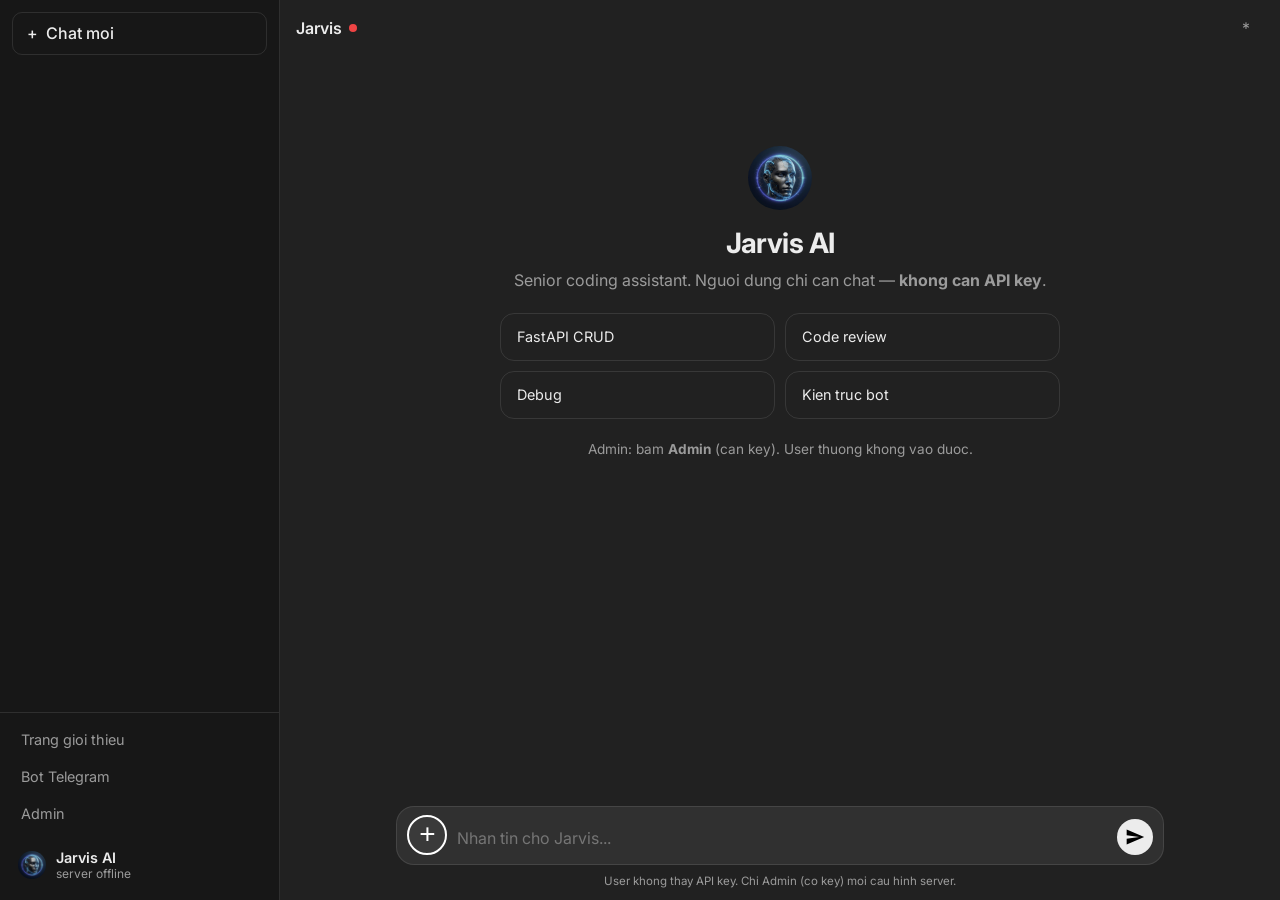
==== docs/index.html @ 95d031c3 "Admin-only settings tab; users chat via backend without API keys" ====
<!DOCTYPE html>
<html lang="vi">
<head>
  <meta charset="UTF-8" />
  <meta name="viewport" content="width=device-width, initial-scale=1, viewport-fit=cover" />
  <title>Jarvis AI - Chat</title>
  <meta name="description" content="Jarvis AI coding chat" />
  <meta name="theme-color" content="#212121" />
  <script>
    (function () {
      var p = location.pathname;
      if (p.length > 1 && !p.endsWith("/") && !/\.html?$/i.test(p)) {
        location.replace(p + "/" + location.search + location.hash);
      }
    })();
  </script>
  <link rel="icon" href="assets/icon.jpg" type="image/jpeg" />
  <link rel="preconnect" href="https://fonts.googleapis.com" />
  <link rel="preconnect" href="https://fonts.gstatic.com" crossorigin />
  <link href="https://fonts.googleapis.com/css2?family=Inter:wght@400;500;600;700&family=JetBrains+Mono:wght@400;500&display=swap" rel="stylesheet" />
  <link rel="stylesheet" href="chat.css?v=6" />
</head>
<body>
  <div class="app" id="app">
    <aside class="sidebar" id="sidebar">
      <div class="sidebar-top">
        <button type="button" class="btn new-chat" id="btnNew" title="Chat moi">
          <span class="ico">+</span> Chat moi
        </button>
        <button type="button" class="icon-btn mobile-only" id="btnCloseSidebar" aria-label="Dong">X</button>
      </div>

      <div class="history" id="history" aria-label="Lich su"></div>

      <div class="sidebar-bottom">
        <a class="side-link" href="landing.html">Trang gioi thieu</a>
        <a class="side-link" id="tgLink" href="https://t.me/grokapiai_bot" target="_blank" rel="noopener">Bot Telegram</a>
        <button type="button" class="side-link as-btn" id="btnAdmin">Admin</button>
        <div class="user-chip">
          <img src="assets/bot-avatar.jpg" alt="" width="28" height="28" />
          <div>
            <div class="user-name" id="appNameLabel">Jarvis AI</div>
            <div class="user-sub" id="modelChip">coder mode</div>
          </div>
        </div>
      </div>
    </aside>

    <div class="sidebar-backdrop" id="backdrop" hidden></div>

    <main class="main">
      <header class="topbar">
        <button type="button" class="icon-btn mobile-only" id="btnOpenSidebar" aria-label="Menu">=</button>
        <div class="topbar-title">
          <span id="chatTitle">Jarvis</span>
          <span class="dot" id="statusDot" title="Trang thai"></span>
        </div>
        <button type="button" class="icon-btn" id="btnAdminTop" title="Admin">*</button>
      </header>

      <section class="messages" id="messages" aria-live="polite">
        <div class="welcome" id="welcome">
          <img class="welcome-avatar" src="assets/bot-avatar.jpg" alt="Jarvis" />
          <h1>Jarvis AI</h1>
          <p>Senior coding assistant. Nguoi dung chi can chat — <strong>khong can API key</strong>.</p>
          <div class="suggestions">
            <button type="button" data-q="Viet API FastAPI CRUD user (SQLAlchemy + Pydantic), co error handling">FastAPI CRUD</button>
            <button type="button" data-q="Review code Python ve bug va security (toi se paste code)">Code review</button>
            <button type="button" data-q="Giai thich traceback va dua patch (toi se paste log)">Debug</button>
            <button type="button" data-q="Thiet ke kien truc bot Telegram SaaS multi-user">Kien truc bot</button>
          </div>
          <p class="hint">Admin: bam <strong>Admin</strong> (can key). User thuong khong vao duoc.</p>
        </div>
      </section>

      <div class="composer-wrap">
        <div class="attach-preview" id="attachPreview" hidden></div>
        <form class="composer" id="form">
          <input type="file" id="fileImage" accept="image/*" multiple hidden />
          <div class="plus-wrap" id="plusWrap">
            <button type="button" class="plus-btn" id="btnPlus" title="Anh tu may" aria-label="Them anh">
              <span class="plus-glyph">+</span>
            </button>
          </div>
          <textarea id="input" rows="1" placeholder="Nhan tin cho Jarvis..." autocomplete="off" enterkeyhint="send"></textarea>
          <button type="submit" id="btnSend" aria-label="Gui" title="Gui">
            <svg width="20" height="20" viewBox="0 0 24 24" fill="currentColor"><path d="M2.01 21L23 12 2.01 3 2 10l15 2-15 2z"/></svg>
          </button>
        </form>
        <p class="disclaimer">User khong thay API key. Chi Admin (co key) moi cau hinh server.</p>
      </div>
    </main>
  </div>

  <!-- Admin login (locked) -->
  <dialog class="modal" id="adminLoginModal">
    <form method="dialog" class="modal-card" id="adminLoginForm">
      <header>
        <h2>Admin</h2>
        <button type="submit" class="icon-btn" value="cancel" aria-label="Dong">X</button>
      </header>
      <p class="modal-note">Chi chu so huu. Can <code>WEB_ADMIN_KEY</code> tren server. User thuong khong vao duoc.</p>
      <label>
        Admin key
        <input type="password" id="adminKeyInput" placeholder="WEB_ADMIN_KEY" autocomplete="off" />
      </label>
      <footer class="modal-actions">
        <button type="button" class="btn primary" id="btnAdminLogin">Dang nhap</button>
      </footer>
      <p class="test-out" id="adminLoginOut" hidden></p>
    </form>
  </dialog>

  <!-- Admin panel (after login) -->
  <dialog class="modal" id="adminPanelModal">
    <form method="dialog" class="modal-card">
      <header>
        <h2>Admin panel</h2>
        <button type="submit" class="icon-btn" value="cancel" aria-label="Dong">X</button>
      </header>
      <p class="modal-note">API key AI nam trong <code>.env</code> server — khong hien cho user.</p>
      <label>
        Backend API URL (server Jarvis web)
        <input type="url" id="adminApiBase" placeholder="http://127.0.0.1:7860" />
      </label>
      <label>
        User access token (neu bat WEB_ACCESS_TOKEN)
        <input type="password" id="adminUserToken" placeholder="de trong neu khong bat" autocomplete="off" />
      </label>
      <div class="admin-status" id="adminStatusBox">...</div>
      <footer class="modal-actions">
        <button type="button" class="btn ghost" id="btnAdminLogout">Dang xuat</button>
        <button type="button" class="btn ghost" id="btnAdminTest">Test server</button>
        <button type="button" class="btn primary" id="btnAdminSave">Luu</button>
      </footer>
      <p class="test-out" id="adminPanelOut" hidden></p>
    </form>
  </dialog>

  <script src="chat.js?v=6"></script>
</body>
</html>
---- docs/chat.css ----
:root {
  --bg: #212121;
  --bg-sidebar: #171717;
  --bg-elev: #2f2f2f;
  --bg-user: #2f2f2f;
  --bg-input: #303030;
  --border: rgba(255, 255, 255, 0.1);
  --text: #ececec;
  --muted: #9b9b9b;
  --accent: #10a37f;
  --accent-hover: #1a7f64;
  --danger: #ef4444;
  --radius: 18px;
  --font: "Inter", system-ui, -apple-system, sans-serif;
  --mono: "JetBrains Mono", ui-monospace, Consolas, monospace;
  --sidebar-w: 280px;
}

* { box-sizing: border-box; }
html, body { height: 100%; }
body {
  margin: 0;
  font-family: var(--font);
  background: var(--bg);
  color: var(--text);
  -webkit-font-smoothing: antialiased;
}

button, input, textarea, select {
  font: inherit;
  color: inherit;
}

.app {
  display: flex;
  height: 100%;
  min-height: 100dvh;
}

/* Sidebar */
.sidebar {
  width: var(--sidebar-w);
  background: var(--bg-sidebar);
  display: flex;
  flex-direction: column;
  border-right: 1px solid var(--border);
  flex-shrink: 0;
}
.sidebar-top {
  display: flex;
  gap: 0.5rem;
  padding: 0.75rem;
  align-items: center;
}
.btn {
  border: 1px solid var(--border);
  background: transparent;
  border-radius: 10px;
  padding: 0.65rem 0.9rem;
  cursor: pointer;
  transition: background 0.15s ease, border-color 0.15s ease;
}
.btn:hover { background: rgba(255, 255, 255, 0.06); }
.btn.primary {
  background: var(--accent);
  border-color: transparent;
  color: #fff;
  font-weight: 600;
}
.btn.primary:hover { background: var(--accent-hover); }
.btn.ghost { background: transparent; }
.btn.new-chat {
  flex: 1;
  display: flex;
  align-items: center;
  gap: 0.5rem;
  justify-content: flex-start;
  background: transparent;
  border: 1px solid var(--border);
  font-weight: 500;
}
.btn.new-chat:hover { background: rgba(255, 255, 255, 0.06); }
.icon-btn {
  width: 36px;
  height: 36px;
  border: none;
  background: transparent;
  border-radius: 8px;
  cursor: pointer;
  color: var(--muted);
}
.icon-btn:hover { background: rgba(255, 255, 255, 0.08); color: var(--text); }

.history {
  flex: 1;
  overflow-y: auto;
  padding: 0.35rem 0.5rem 1rem;
}
.hist-item {
  display: flex;
  align-items: center;
  gap: 0.35rem;
  width: 100%;
  text-align: left;
  border: none;
  background: transparent;
  color: var(--text);
  padding: 0.55rem 0.65rem;
  border-radius: 10px;
  cursor: pointer;
  font-size: 0.9rem;
}
.hist-item:hover { background: rgba(255, 255, 255, 0.06); }
.hist-item.active { background: var(--bg-elev); }
.hist-item .title {
  flex: 1;
  overflow: hidden;
  text-overflow: ellipsis;
  white-space: nowrap;
}
.hist-item .del {
  opacity: 0;
  border: none;
  background: transparent;
  color: var(--muted);
  cursor: pointer;
  padding: 0 0.25rem;
}
.hist-item:hover .del { opacity: 1; }
.hist-item .del:hover { color: var(--danger); }

.sidebar-bottom {
  border-top: 1px solid var(--border);
  padding: 0.65rem;
  display: flex;
  flex-direction: column;
  gap: 0.25rem;
}
.side-link {
  color: var(--muted);
  text-decoration: none;
  padding: 0.5rem 0.65rem;
  border-radius: 8px;
  font-size: 0.9rem;
}
.side-link:hover { background: rgba(255, 255, 255, 0.06); color: var(--text); }
.side-link.as-btn {
  border: none;
  background: transparent;
  text-align: left;
  cursor: pointer;
  width: 100%;
}
.user-chip {
  display: flex;
  align-items: center;
  gap: 0.6rem;
  padding: 0.55rem 0.5rem;
  margin-top: 0.35rem;
}
.user-chip img { border-radius: 50%; object-fit: cover; }
.user-name { font-weight: 600; font-size: 0.9rem; }
.user-sub { font-size: 0.75rem; color: var(--muted); max-width: 180px; overflow: hidden; text-overflow: ellipsis; white-space: nowrap; }

/* Main */
.main {
  flex: 1;
  display: flex;
  flex-direction: column;
  min-width: 0;
  background: var(--bg);
}
.topbar {
  display: flex;
  align-items: center;
  gap: 0.5rem;
  padding: 0.65rem 1rem;
  border-bottom: 1px solid transparent;
}
.topbar-title {
  flex: 1;
  font-weight: 600;
  display: flex;
  align-items: center;
  gap: 0.45rem;
}
.dot {
  width: 8px;
  height: 8px;
  border-radius: 50%;
  background: #666;
}
.dot.ok { background: var(--accent); box-shadow: 0 0 0 3px rgba(16, 163, 127, 0.2); }
.dot.err { background: var(--danger); }

.messages {
  flex: 1;
  overflow-y: auto;
  padding: 1rem 0 2rem;
}
.welcome {
  max-width: 720px;
  margin: 8vh auto 0;
  text-align: center;
  padding: 0 1.25rem;
}
.welcome-avatar {
  width: 64px;
  height: 64px;
  border-radius: 50%;
  object-fit: cover;
  margin-bottom: 0.75rem;
}
.welcome h1 {
  margin: 0 0 0.5rem;
  font-size: 1.75rem;
  letter-spacing: -0.02em;
}
.welcome p {
  color: var(--muted);
  margin: 0 0 1.25rem;
  line-height: 1.55;
}
.welcome .hint {
  margin-top: 1.25rem;
  font-size: 0.85rem;
}
.welcome code, .content code {
  font-family: var(--mono);
  font-size: 0.88em;
  background: rgba(255, 255, 255, 0.08);
  padding: 0.1em 0.35em;
  border-radius: 5px;
}
.suggestions {
  display: grid;
  grid-template-columns: 1fr 1fr;
  gap: 0.6rem;
  max-width: 560px;
  margin: 0 auto;
}
.suggestions button {
  text-align: left;
  background: transparent;
  border: 1px solid var(--border);
  border-radius: 14px;
  padding: 0.85rem 1rem;
  cursor: pointer;
  color: var(--text);
  font-size: 0.9rem;
  line-height: 1.35;
}
.suggestions button:hover {
  background: rgba(255, 255, 255, 0.05);
  border-color: rgba(255, 255, 255, 0.18);
}

.msg {
  display: flex;
  gap: 1rem;
  max-width: 800px;
  margin: 0 auto;
  padding: 1.1rem 1.25rem;
}
.msg + .msg { border-top: 1px solid transparent; }
.msg .avatar {
  width: 32px;
  height: 32px;
  border-radius: 50%;
  flex-shrink: 0;
  display: grid;
  place-items: center;
  font-size: 0.75rem;
  font-weight: 700;
  background: var(--bg-elev);
}
.msg.user .avatar { background: #5436da; }
.msg.assistant .avatar {
  background: var(--accent);
  background-image: url("assets/bot-avatar.jpg");
  background-size: cover;
  color: transparent;
}
.msg .body { flex: 1; min-width: 0; }
.msg .role {
  font-size: 0.85rem;
  font-weight: 600;
  margin-bottom: 0.35rem;
}
.msg .content {
  line-height: 1.65;
  font-size: 0.98rem;
  word-wrap: break-word;
}
.msg .content p { margin: 0 0 0.75rem; }
.msg .content p:last-child { margin-bottom: 0; }
.msg .content pre {
  background: #0d0d0d;
  border: 1px solid var(--border);
  border-radius: 10px;
  padding: 0.85rem 1rem;
  overflow-x: auto;
  font-family: var(--mono);
  font-size: 0.85rem;
  margin: 0.6rem 0;
}
.msg .content pre code {
  background: none;
  padding: 0;
  font-size: inherit;
}
.msg.typing .content::after {
  content: "●";
  animation: blink 1s infinite;
  color: var(--muted);
  margin-left: 2px;
}
@keyframes blink {
  0%, 100% { opacity: 0.2; }
  50% { opacity: 1; }
}

.composer-wrap {
  padding: 0 1rem 0.75rem;
  max-width: 800px;
  width: 100%;
  margin: 0 auto;
}
.attach-preview {
  display: flex;
  flex-wrap: wrap;
  gap: 0.5rem;
  margin-bottom: 0.5rem;
  padding: 0 0.25rem;
}
.attach-preview[hidden] { display: none !important; }
.attach-chip {
  position: relative;
  width: 72px;
  height: 72px;
  border-radius: 12px;
  overflow: hidden;
  border: 1px solid var(--border);
  background: #111;
}
.attach-chip img {
  width: 100%;
  height: 100%;
  object-fit: cover;
  display: block;
}
.attach-chip .rm {
  position: absolute;
  top: 2px;
  right: 2px;
  width: 22px;
  height: 22px;
  border: none;
  border-radius: 50%;
  background: rgba(0,0,0,0.7);
  color: #fff;
  cursor: pointer;
  font-size: 12px;
  line-height: 22px;
  padding: 0;
}
.msg-images {
  display: flex;
  flex-wrap: wrap;
  gap: 0.5rem;
  margin-bottom: 0.5rem;
}
.msg-images img {
  max-width: min(280px, 100%);
  max-height: 240px;
  border-radius: 12px;
  border: 1px solid var(--border);
  cursor: pointer;
  object-fit: contain;
  background: #111;
}
.composer {
  display: flex;
  align-items: flex-end;
  gap: 0.35rem;
  background: var(--bg-input);
  border: 1px solid var(--border);
  border-radius: var(--radius);
  padding: 0.55rem 0.65rem;
  box-shadow: 0 0 0 0 transparent;
}
.plus-wrap {
  position: relative;
  flex-shrink: 0;
  align-self: flex-end;
  z-index: 50;
}
.plus-btn {
  width: 40px;
  height: 40px;
  border: 2px solid #ffffff;
  border-radius: 50%;
  background: #3a3a3a;
  color: #ffffff !important;
  cursor: pointer;
  display: flex;
  align-items: center;
  justify-content: center;
  padding: 0;
  margin: 0;
  transition: background 0.15s ease, transform 0.1s ease;
  -webkit-tap-highlight-color: transparent;
  user-select: none;
}
.plus-btn .plus-glyph {
  display: block;
  color: #ffffff !important;
  font-size: 28px;
  font-weight: 400;
  line-height: 1;
  font-family: Arial, Helvetica, sans-serif;
  margin-top: -2px; /* optical center */
}
.plus-btn:hover {
  background: #4a4a4a;
}
.plus-btn:active {
  transform: scale(0.94);
  background: #555;
}
.composer.drag {
  border-color: var(--accent);
  box-shadow: 0 0 0 1px rgba(16, 163, 127, 0.35);
}
.composer:focus-within {
  border-color: rgba(255, 255, 255, 0.2);
}
.composer textarea {
  flex: 1;
  border: none;
  background: transparent;
  resize: none;
  max-height: 180px;
  outline: none;
  line-height: 1.45;
  padding: 0.35rem 0.25rem;
}
.composer button[type="submit"] {
  width: 36px;
  height: 36px;
  border: none;
  border-radius: 50%;
  background: var(--text);
  color: #000;
  cursor: pointer;
  display: grid;
  place-items: center;
  flex-shrink: 0;
}
.composer button[type="submit"]:disabled {
  opacity: 0.35;
  cursor: not-allowed;
}
.composer button[type="submit"]:not(:disabled):hover {
  filter: brightness(0.92);
}
.disclaimer {
  text-align: center;
  font-size: 0.72rem;
  color: var(--muted);
  margin: 0.55rem 0 0;
}

/* Modal */
.modal {
  border: none;
  border-radius: 16px;
  padding: 0;
  background: transparent;
  max-width: 480px;
  width: calc(100% - 2rem);
  color: var(--text);
}
.modal::backdrop {
  background: rgba(0, 0, 0, 0.65);
  backdrop-filter: blur(4px);
}
.modal-card {
  background: #2a2a2a;
  border: 1px solid var(--border);
  border-radius: 16px;
  padding: 1.15rem 1.25rem 1.25rem;
  display: flex;
  flex-direction: column;
  gap: 0.75rem;
}
.modal-card header {
  display: flex;
  align-items: center;
  justify-content: space-between;
}
.modal-card h2 { margin: 0; font-size: 1.15rem; }
.modal-note {
  margin: 0;
  font-size: 0.85rem;
  color: var(--muted);
  line-height: 1.45;
}
.modal-card label {
  display: flex;
  flex-direction: column;
  gap: 0.35rem;
  font-size: 0.85rem;
  color: var(--muted);
}
.modal-card input,
.modal-card select,
.modal-card textarea {
  background: #1e1e1e;
  border: 1px solid var(--border);
  border-radius: 10px;
  padding: 0.6rem 0.75rem;
  outline: none;
  color: var(--text);
}
.modal-card input:focus,
.modal-card select:focus,
.modal-card textarea:focus {
  border-color: var(--accent);
}
.modal-card label.check {
  flex-direction: row;
  align-items: center;
  gap: 0.5rem;
  color: var(--text);
}
.modal-actions {
  display: flex;
  gap: 0.5rem;
  justify-content: flex-end;
  margin-top: 0.25rem;
}
.test-out {
  margin: 0;
  font-size: 0.85rem;
  padding: 0.5rem 0.65rem;
  border-radius: 8px;
  background: rgba(0, 0, 0, 0.25);
}
.test-out.ok { color: var(--accent); }
.test-out.err { color: #fca5a5; }

.mobile-only { display: none; }
.sidebar-backdrop {
  display: none;
  position: fixed;
  inset: 0;
  background: rgba(0, 0, 0, 0.5);
  z-index: 20;
}

@media (max-width: 800px) {
  .mobile-only { display: inline-grid; place-items: center; }
  .sidebar {
    position: fixed;
    inset: 0 auto 0 0;
    z-index: 30;
    transform: translateX(-105%);
    transition: transform 0.2s ease;
  }
  .sidebar.open { transform: translateX(0); }
  .sidebar-backdrop:not([hidden]) { display: block; }
  .suggestions { grid-template-columns: 1fr; }
  .msg { padding: 0.9rem 1rem; gap: 0.75rem; }
}
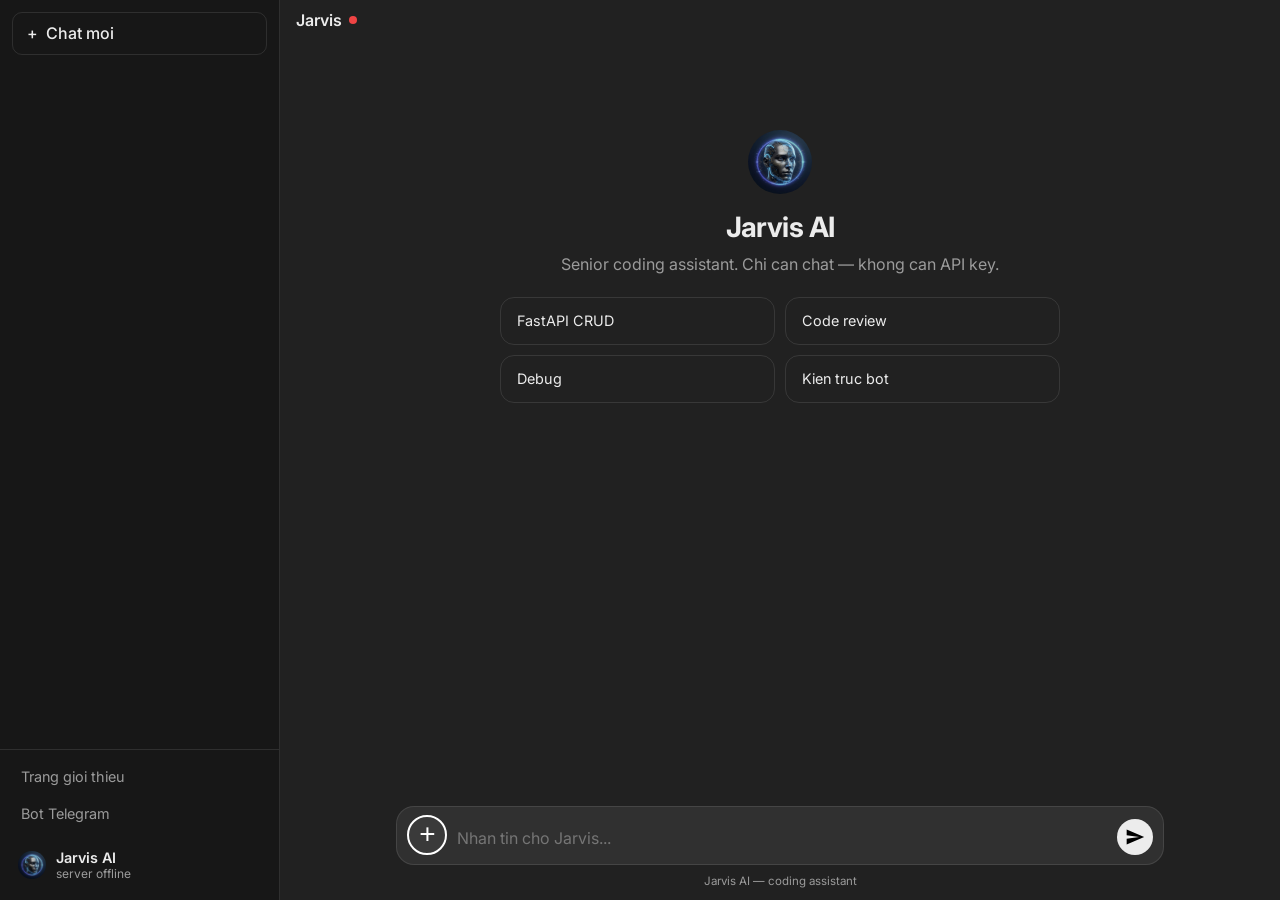
==== commit fa5fe84d: "Persist chat history across tab close" ====
--- a/docs/index.html
+++ b/docs/index.html
@@ -18,7 +18,7 @@
   <link rel="preconnect" href="https://fonts.googleapis.com" />
   <link rel="preconnect" href="https://fonts.gstatic.com" crossorigin />
   <link href="https://fonts.googleapis.com/css2?family=Inter:wght@400;500;600;700&family=JetBrains+Mono:wght@400;500&display=swap" rel="stylesheet" />
-  <link rel="stylesheet" href="chat.css?v=6" />
+  <link rel="stylesheet" href="chat.css?v=10" />
 </head>
 <body>
   <div class="app" id="app">
@@ -35,7 +35,6 @@
       <div class="sidebar-bottom">
         <a class="side-link" href="landing.html">Trang gioi thieu</a>
         <a class="side-link" id="tgLink" href="https://t.me/grokapiai_bot" target="_blank" rel="noopener">Bot Telegram</a>
-        <button type="button" class="side-link as-btn" id="btnAdmin">Admin</button>
         <div class="user-chip">
           <img src="assets/bot-avatar.jpg" alt="" width="28" height="28" />
           <div>
@@ -55,21 +54,19 @@
           <span id="chatTitle">Jarvis</span>
           <span class="dot" id="statusDot" title="Trang thai"></span>
         </div>
-        <button type="button" class="icon-btn" id="btnAdminTop" title="Admin">*</button>
       </header>
 
       <section class="messages" id="messages" aria-live="polite">
         <div class="welcome" id="welcome">
           <img class="welcome-avatar" src="assets/bot-avatar.jpg" alt="Jarvis" />
           <h1>Jarvis AI</h1>
-          <p>Senior coding assistant. Nguoi dung chi can chat — <strong>khong can API key</strong>.</p>
+          <p>Senior coding assistant. Chi can chat — khong can API key.</p>
           <div class="suggestions">
             <button type="button" data-q="Viet API FastAPI CRUD user (SQLAlchemy + Pydantic), co error handling">FastAPI CRUD</button>
             <button type="button" data-q="Review code Python ve bug va security (toi se paste code)">Code review</button>
             <button type="button" data-q="Giai thich traceback va dua patch (toi se paste log)">Debug</button>
             <button type="button" data-q="Thiet ke kien truc bot Telegram SaaS multi-user">Kien truc bot</button>
           </div>
-          <p class="hint">Admin: bam <strong>Admin</strong> (can key). User thuong khong vao duoc.</p>
         </div>
       </section>
 
@@ -87,56 +84,11 @@
             <svg width="20" height="20" viewBox="0 0 24 24" fill="currentColor"><path d="M2.01 21L23 12 2.01 3 2 10l15 2-15 2z"/></svg>
           </button>
         </form>
-        <p class="disclaimer">User khong thay API key. Chi Admin (co key) moi cau hinh server.</p>
+        <p class="disclaimer">Jarvis AI — coding assistant</p>
       </div>
     </main>
   </div>
 
-  <!-- Admin login (locked) -->
-  <dialog class="modal" id="adminLoginModal">
-    <form method="dialog" class="modal-card" id="adminLoginForm">
-      <header>
-        <h2>Admin</h2>
-        <button type="submit" class="icon-btn" value="cancel" aria-label="Dong">X</button>
-      </header>
-      <p class="modal-note">Chi chu so huu. Can <code>WEB_ADMIN_KEY</code> tren server. User thuong khong vao duoc.</p>
-      <label>
-        Admin key
-        <input type="password" id="adminKeyInput" placeholder="WEB_ADMIN_KEY" autocomplete="off" />
-      </label>
-      <footer class="modal-actions">
-        <button type="button" class="btn primary" id="btnAdminLogin">Dang nhap</button>
-      </footer>
-      <p class="test-out" id="adminLoginOut" hidden></p>
-    </form>
-  </dialog>
-
-  <!-- Admin panel (after login) -->
-  <dialog class="modal" id="adminPanelModal">
-    <form method="dialog" class="modal-card">
-      <header>
-        <h2>Admin panel</h2>
-        <button type="submit" class="icon-btn" value="cancel" aria-label="Dong">X</button>
-      </header>
-      <p class="modal-note">API key AI nam trong <code>.env</code> server — khong hien cho user.</p>
-      <label>
-        Backend API URL (server Jarvis web)
-        <input type="url" id="adminApiBase" placeholder="http://127.0.0.1:7860" />
-      </label>
-      <label>
-        User access token (neu bat WEB_ACCESS_TOKEN)
-        <input type="password" id="adminUserToken" placeholder="de trong neu khong bat" autocomplete="off" />
-      </label>
-      <div class="admin-status" id="adminStatusBox">...</div>
-      <footer class="modal-actions">
-        <button type="button" class="btn ghost" id="btnAdminLogout">Dang xuat</button>
-        <button type="button" class="btn ghost" id="btnAdminTest">Test server</button>
-        <button type="button" class="btn primary" id="btnAdminSave">Luu</button>
-      </footer>
-      <p class="test-out" id="adminPanelOut" hidden></p>
-    </form>
-  </dialog>
-
-  <script src="chat.js?v=6"></script>
+  <script src="chat.js?v=10"></script>
 </body>
 </html>
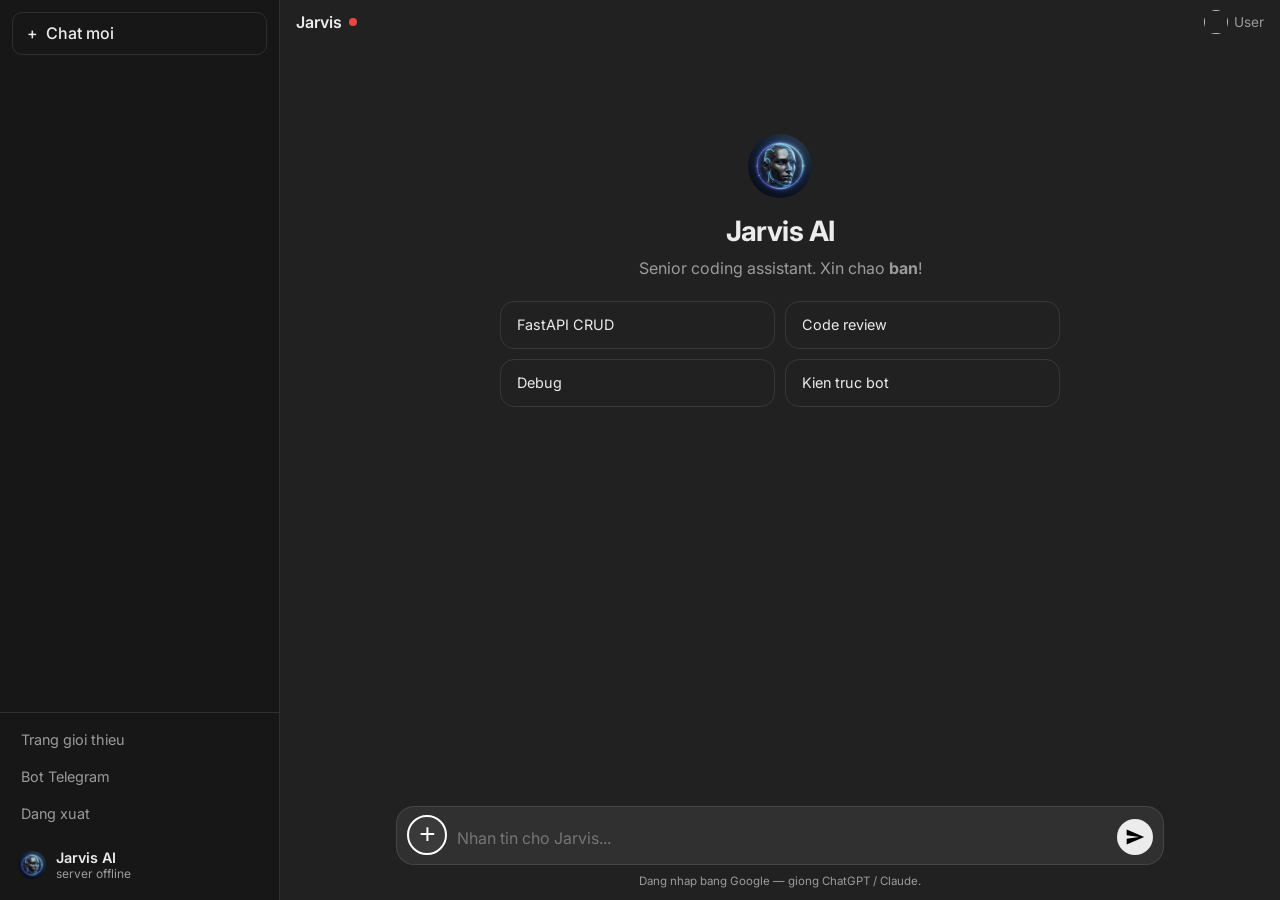
==== commit 50e81f7f: "Add Sign in with Google for web chat" ====
--- a/docs/index.html
+++ b/docs/index.html
@@ -4,7 +4,7 @@
   <meta charset="UTF-8" />
   <meta name="viewport" content="width=device-width, initial-scale=1, viewport-fit=cover" />
   <title>Jarvis AI - Chat</title>
-  <meta name="description" content="Jarvis AI coding chat" />
+  <meta name="description" content="Jarvis AI coding chat - Sign in with Google" />
   <meta name="theme-color" content="#212121" />
   <script>
     (function () {
@@ -18,10 +18,24 @@
   <link rel="preconnect" href="https://fonts.googleapis.com" />
   <link rel="preconnect" href="https://fonts.gstatic.com" crossorigin />
   <link href="https://fonts.googleapis.com/css2?family=Inter:wght@400;500;600;700&family=JetBrains+Mono:wght@400;500&display=swap" rel="stylesheet" />
-  <link rel="stylesheet" href="chat.css?v=10" />
+  <link rel="stylesheet" href="chat.css?v=11" />
+  <script src="https://accounts.google.com/gsi/client" async defer></script>
 </head>
 <body>
-  <div class="app" id="app">
+  <!-- Google login gate (like ChatGPT) -->
+  <div id="authGate" class="auth-gate">
+    <div class="auth-card">
+      <img src="assets/bot-avatar.jpg" alt="Jarvis" class="auth-logo" />
+      <h1>Jarvis AI</h1>
+      <p class="auth-sub">Senior coding assistant. Dang nhap bang Google de bat dau — giong cac AI khac.</p>
+      <div id="googleBtnWrap" class="google-btn-wrap"></div>
+      <p class="auth-hint" id="authHint">Dang tai Google Sign-In...</p>
+      <p class="auth-err hidden" id="authErr"></p>
+      <p class="auth-foot">Khong share API key. Server giu key AI.</p>
+    </div>
+  </div>
+
+  <div class="app hidden" id="app">
     <aside class="sidebar" id="sidebar">
       <div class="sidebar-top">
         <button type="button" class="btn new-chat" id="btnNew" title="Chat moi">
@@ -35,8 +49,9 @@
       <div class="sidebar-bottom">
         <a class="side-link" href="landing.html">Trang gioi thieu</a>
         <a class="side-link" id="tgLink" href="https://t.me/grokapiai_bot" target="_blank" rel="noopener">Bot Telegram</a>
+        <button type="button" class="side-link as-btn" id="btnLogout">Dang xuat</button>
         <div class="user-chip">
-          <img src="assets/bot-avatar.jpg" alt="" width="28" height="28" />
+          <img src="assets/bot-avatar.jpg" alt="" width="28" height="28" id="userAvatar" />
           <div>
             <div class="user-name" id="appNameLabel">Jarvis AI</div>
             <div class="user-sub" id="modelChip">coder mode</div>
@@ -54,13 +69,17 @@
           <span id="chatTitle">Jarvis</span>
           <span class="dot" id="statusDot" title="Trang thai"></span>
         </div>
+        <div class="user-pill" id="userPill" title="">
+          <img id="userPillImg" alt="" width="24" height="24" />
+          <span id="userPillName">User</span>
+        </div>
       </header>
 
       <section class="messages" id="messages" aria-live="polite">
         <div class="welcome" id="welcome">
           <img class="welcome-avatar" src="assets/bot-avatar.jpg" alt="Jarvis" />
           <h1>Jarvis AI</h1>
-          <p>Senior coding assistant. Chi can chat — khong can API key.</p>
+          <p>Senior coding assistant. Xin chao <strong id="welcomeName">ban</strong>!</p>
           <div class="suggestions">
             <button type="button" data-q="Viet API FastAPI CRUD user (SQLAlchemy + Pydantic), co error handling">FastAPI CRUD</button>
             <button type="button" data-q="Review code Python ve bug va security (toi se paste code)">Code review</button>
@@ -84,11 +103,11 @@
             <svg width="20" height="20" viewBox="0 0 24 24" fill="currentColor"><path d="M2.01 21L23 12 2.01 3 2 10l15 2-15 2z"/></svg>
           </button>
         </form>
-        <p class="disclaimer">Jarvis AI — coding assistant</p>
+        <p class="disclaimer">Dang nhap bang Google — giong ChatGPT / Claude.</p>
       </div>
     </main>
   </div>
 
-  <script src="chat.js?v=10"></script>
+  <script src="chat.js?v=11"></script>
 </body>
 </html>
--- a/docs/chat.css
+++ b/docs/chat.css
@@ -16,6 +16,66 @@
   --sidebar-w: 280px;
 }
 
+.hidden { display: none !important; }
+
+/* Google auth gate */
+.auth-gate {
+  min-height: 100vh;
+  display: grid;
+  place-items: center;
+  padding: 1.5rem;
+  background:
+    radial-gradient(600px 300px at 50% 0%, rgba(16,163,127,.18), transparent 60%),
+    var(--bg);
+}
+.auth-card {
+  width: 100%;
+  max-width: 400px;
+  background: var(--bg-sidebar);
+  border: 1px solid var(--border);
+  border-radius: 20px;
+  padding: 2rem 1.5rem 1.5rem;
+  text-align: center;
+}
+.auth-logo {
+  width: 64px;
+  height: 64px;
+  border-radius: 50%;
+  object-fit: cover;
+  margin-bottom: .75rem;
+}
+.auth-card h1 { margin: 0 0 .5rem; font-size: 1.5rem; }
+.auth-sub { color: var(--muted); font-size: .95rem; line-height: 1.5; margin: 0 0 1.25rem; }
+.google-btn-wrap {
+  display: flex;
+  justify-content: center;
+  min-height: 44px;
+  margin-bottom: .75rem;
+}
+.auth-hint { color: var(--muted); font-size: .85rem; margin: .5rem 0 0; }
+.auth-err { color: #fca5a5; font-size: .85rem; margin: .5rem 0 0; }
+.auth-foot { color: var(--muted); font-size: .75rem; margin: 1.25rem 0 0; opacity: .8; }
+
+.user-pill {
+  display: flex;
+  align-items: center;
+  gap: .4rem;
+  font-size: .85rem;
+  color: var(--muted);
+  max-width: 160px;
+}
+.user-pill img {
+  width: 24px;
+  height: 24px;
+  border-radius: 50%;
+  object-fit: cover;
+}
+.user-pill span {
+  overflow: hidden;
+  text-overflow: ellipsis;
+  white-space: nowrap;
+}
+
 * { box-sizing: border-box; }
 html, body { height: 100%; }
 body {
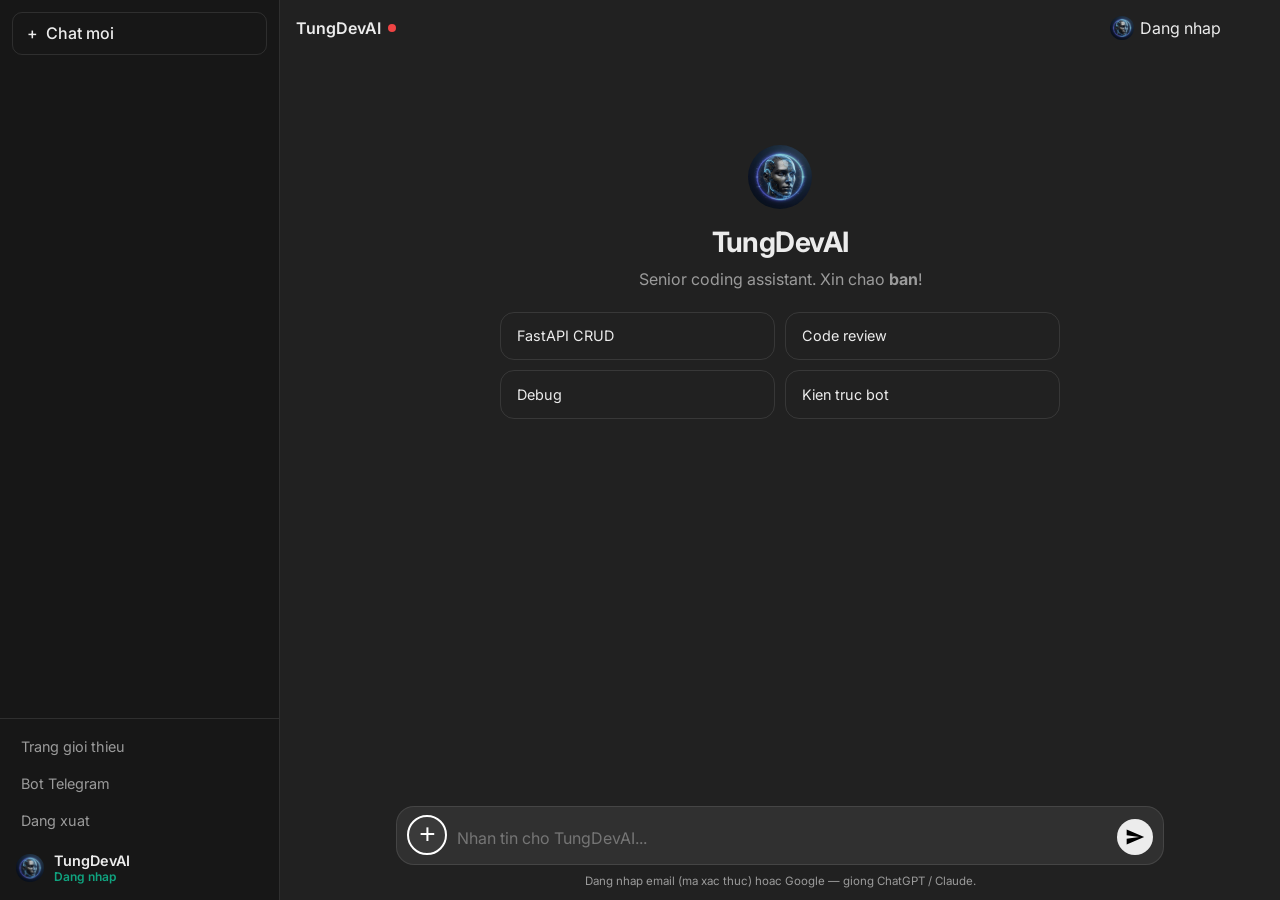
==== commit f83c6496: "Rebrand to TungDevAI, email auth, cleaner landing hero Rename product branding from Jarvis AI to Tun" ====
--- a/docs/index.html
+++ b/docs/index.html
@@ -3,8 +3,8 @@
 <head>
   <meta charset="UTF-8" />
   <meta name="viewport" content="width=device-width, initial-scale=1, viewport-fit=cover" />
-  <title>Jarvis AI - Chat</title>
-  <meta name="description" content="Jarvis AI coding chat - Sign in with Google" />
+  <title>TungDevAI - Chat</title>
+  <meta name="description" content="TungDevAI coding chat - Dang nhap email hoac Google" />
   <meta name="theme-color" content="#212121" />
   <script>
     (function () {
@@ -18,20 +18,60 @@
   <link rel="preconnect" href="https://fonts.googleapis.com" />
   <link rel="preconnect" href="https://fonts.gstatic.com" crossorigin />
   <link href="https://fonts.googleapis.com/css2?family=Inter:wght@400;500;600;700&family=JetBrains+Mono:wght@400;500&display=swap" rel="stylesheet" />
-  <link rel="stylesheet" href="chat.css?v=11" />
+  <link rel="stylesheet" href="chat.css?v=13" />
   <script src="https://accounts.google.com/gsi/client" async defer></script>
 </head>
 <body>
-  <!-- Google login gate (like ChatGPT) -->
+  <!-- Auth gate — like ChatGPT / Claude / Gemini -->
   <div id="authGate" class="auth-gate">
     <div class="auth-card">
-      <img src="assets/bot-avatar.jpg" alt="Jarvis" class="auth-logo" />
-      <h1>Jarvis AI</h1>
-      <p class="auth-sub">Senior coding assistant. Dang nhap bang Google de bat dau — giong cac AI khac.</p>
+      <img src="assets/bot-avatar.jpg" alt="TungDevAI" class="auth-logo" />
+      <h1>TungDevAI</h1>
+      <p class="auth-sub">Senior coding assistant. Dang nhap de bat dau.</p>
+
+      <div class="auth-tabs" role="tablist">
+        <button type="button" class="auth-tab active" id="tabLogin" data-tab="login">Dang nhap</button>
+        <button type="button" class="auth-tab" id="tabRegister" data-tab="register">Dang ky</button>
+      </div>
+
+      <!-- Login -->
+      <form id="formLogin" class="auth-form" autocomplete="on">
+        <label class="auth-label" for="loginEmail">Email</label>
+        <input class="auth-input" id="loginEmail" type="email" placeholder="ban@email.com" required autocomplete="email" />
+        <label class="auth-label" for="loginPassword">Mat khau</label>
+        <input class="auth-input" id="loginPassword" type="password" placeholder="Mat khau" required minlength="6" autocomplete="current-password" />
+        <button type="submit" class="auth-primary" id="btnLoginSubmit">Dang nhap</button>
+      </form>
+
+      <!-- Register -->
+      <form id="formRegister" class="auth-form hidden" autocomplete="on">
+        <label class="auth-label" for="regName">Ten hien thi</label>
+        <input class="auth-input" id="regName" type="text" placeholder="Ten cua ban" maxlength="80" autocomplete="name" />
+        <label class="auth-label" for="regEmail">Email</label>
+        <input class="auth-input" id="regEmail" type="email" placeholder="ban@email.com" required autocomplete="email" />
+        <label class="auth-label" for="regPassword">Mat khau</label>
+        <input class="auth-input" id="regPassword" type="password" placeholder="Toi thieu 6 ky tu" required minlength="6" autocomplete="new-password" />
+
+        <div class="auth-code-row">
+          <div class="auth-code-field">
+            <label class="auth-label" for="regCode">Ma xac thuc</label>
+            <input class="auth-input" id="regCode" type="text" inputmode="numeric" pattern="[0-9]*" maxlength="8" placeholder="6 so tu email" autocomplete="one-time-code" />
+          </div>
+          <button type="button" class="auth-secondary" id="btnSendCode">Gui ma</button>
+        </div>
+        <p class="auth-hint" id="codeHint"></p>
+        <button type="submit" class="auth-primary" id="btnRegisterSubmit">Tao tai khoan</button>
+      </form>
+
+      <div class="auth-divider"><span>hoac</span></div>
+
       <div id="googleBtnWrap" class="google-btn-wrap"></div>
-      <p class="auth-hint" id="authHint">Dang tai Google Sign-In...</p>
+      <button type="button" class="auth-google-fallback hidden" id="btnGoogleFallback">Tiep tuc voi Google</button>
+
+      <p class="auth-hint" id="authHint"></p>
       <p class="auth-err hidden" id="authErr"></p>
-      <p class="auth-foot">Khong share API key. Server giu key AI.</p>
+      <p class="auth-ok hidden" id="authOk"></p>
+      <p class="auth-foot">Email + ma xac thuc, hoac Google — giong cac AI tren thi truong.</p>
     </div>
   </div>
 
@@ -50,13 +90,14 @@
         <a class="side-link" href="landing.html">Trang gioi thieu</a>
         <a class="side-link" id="tgLink" href="https://t.me/grokapiai_bot" target="_blank" rel="noopener">Bot Telegram</a>
         <button type="button" class="side-link as-btn" id="btnLogout">Dang xuat</button>
-        <div class="user-chip">
+        <!-- Click when logged out = open login; when logged in = user info -->
+        <button type="button" class="user-chip as-btn" id="userChipBtn" title="Tai khoan">
           <img src="assets/bot-avatar.jpg" alt="" width="28" height="28" id="userAvatar" />
-          <div>
-            <div class="user-name" id="appNameLabel">Jarvis AI</div>
-            <div class="user-sub" id="modelChip">coder mode</div>
+          <div class="user-chip-text">
+            <div class="user-name" id="appNameLabel">TungDevAI</div>
+            <div class="user-sub" id="modelChip">Dang nhap</div>
           </div>
-        </div>
+        </button>
       </div>
     </aside>
 
@@ -66,19 +107,19 @@
       <header class="topbar">
         <button type="button" class="icon-btn mobile-only" id="btnOpenSidebar" aria-label="Menu">=</button>
         <div class="topbar-title">
-          <span id="chatTitle">Jarvis</span>
+          <span id="chatTitle">TungDevAI</span>
           <span class="dot" id="statusDot" title="Trang thai"></span>
         </div>
-        <div class="user-pill" id="userPill" title="">
-          <img id="userPillImg" alt="" width="24" height="24" />
-          <span id="userPillName">User</span>
-        </div>
+        <button type="button" class="user-pill as-btn" id="userPill" title="Tai khoan">
+          <img id="userPillImg" alt="" width="24" height="24" src="assets/bot-avatar.jpg" />
+          <span id="userPillName">Dang nhap</span>
+        </button>
       </header>
 
       <section class="messages" id="messages" aria-live="polite">
         <div class="welcome" id="welcome">
-          <img class="welcome-avatar" src="assets/bot-avatar.jpg" alt="Jarvis" />
-          <h1>Jarvis AI</h1>
+          <img class="welcome-avatar" src="assets/bot-avatar.jpg" alt="TungDevAI" />
+          <h1>TungDevAI</h1>
           <p>Senior coding assistant. Xin chao <strong id="welcomeName">ban</strong>!</p>
           <div class="suggestions">
             <button type="button" data-q="Viet API FastAPI CRUD user (SQLAlchemy + Pydantic), co error handling">FastAPI CRUD</button>
@@ -98,16 +139,16 @@
               <span class="plus-glyph">+</span>
             </button>
           </div>
-          <textarea id="input" rows="1" placeholder="Nhan tin cho Jarvis..." autocomplete="off" enterkeyhint="send"></textarea>
+          <textarea id="input" rows="1" placeholder="Nhan tin cho TungDevAI..." autocomplete="off" enterkeyhint="send"></textarea>
           <button type="submit" id="btnSend" aria-label="Gui" title="Gui">
             <svg width="20" height="20" viewBox="0 0 24 24" fill="currentColor"><path d="M2.01 21L23 12 2.01 3 2 10l15 2-15 2z"/></svg>
           </button>
         </form>
-        <p class="disclaimer">Dang nhap bang Google — giong ChatGPT / Claude.</p>
+        <p class="disclaimer">Dang nhap email (ma xac thuc) hoac Google — giong ChatGPT / Claude.</p>
       </div>
     </main>
   </div>
 
-  <script src="chat.js?v=11"></script>
+  <script src="chat.js?v=13"></script>
 </body>
 </html>
--- a/docs/chat.css
+++ b/docs/chat.css
@@ -18,7 +18,7 @@
 
 .hidden { display: none !important; }
 
-/* Google auth gate */
+/* Auth gate — email + Google (market style) */
 .auth-gate {
   min-height: 100vh;
   display: grid;
@@ -30,11 +30,11 @@
 }
 .auth-card {
   width: 100%;
-  max-width: 400px;
+  max-width: 420px;
   background: var(--bg-sidebar);
   border: 1px solid var(--border);
   border-radius: 20px;
-  padding: 2rem 1.5rem 1.5rem;
+  padding: 1.75rem 1.4rem 1.35rem;
   text-align: center;
 }
 .auth-logo {
@@ -42,19 +42,164 @@
   height: 64px;
   border-radius: 50%;
   object-fit: cover;
-  margin-bottom: .75rem;
-}
-.auth-card h1 { margin: 0 0 .5rem; font-size: 1.5rem; }
-.auth-sub { color: var(--muted); font-size: .95rem; line-height: 1.5; margin: 0 0 1.25rem; }
+  margin-bottom: .6rem;
+}
+.auth-card h1 { margin: 0 0 .35rem; font-size: 1.45rem; }
+.auth-sub { color: var(--muted); font-size: .92rem; line-height: 1.45; margin: 0 0 1rem; }
+
+.auth-tabs {
+  display: grid;
+  grid-template-columns: 1fr 1fr;
+  gap: .35rem;
+  background: var(--bg-elev);
+  border-radius: 12px;
+  padding: .3rem;
+  margin-bottom: 1rem;
+}
+.auth-tab {
+  border: 0;
+  background: transparent;
+  color: var(--muted);
+  font: inherit;
+  font-weight: 600;
+  font-size: .9rem;
+  padding: .55rem .5rem;
+  border-radius: 10px;
+  cursor: pointer;
+  transition: background .15s, color .15s;
+}
+.auth-tab.active {
+  background: var(--bg);
+  color: var(--text);
+  box-shadow: 0 1px 2px rgba(0,0,0,.25);
+}
+
+.auth-form {
+  text-align: left;
+  display: flex;
+  flex-direction: column;
+  gap: .35rem;
+}
+.auth-label {
+  font-size: .78rem;
+  color: var(--muted);
+  margin-top: .35rem;
+}
+.auth-input {
+  width: 100%;
+  border: 1px solid var(--border);
+  background: var(--bg-input);
+  color: var(--text);
+  border-radius: 12px;
+  padding: .7rem .85rem;
+  font: inherit;
+  font-size: .95rem;
+  outline: none;
+}
+.auth-input:focus {
+  border-color: rgba(16,163,127,.55);
+  box-shadow: 0 0 0 3px rgba(16,163,127,.15);
+}
+.auth-code-row {
+  display: grid;
+  grid-template-columns: 1fr auto;
+  gap: .5rem;
+  align-items: end;
+  margin-top: .2rem;
+}
+.auth-code-field { min-width: 0; }
+.auth-primary {
+  margin-top: .75rem;
+  width: 100%;
+  border: 0;
+  border-radius: 12px;
+  padding: .75rem 1rem;
+  font: inherit;
+  font-weight: 600;
+  font-size: .95rem;
+  color: #fff;
+  background: var(--accent);
+  cursor: pointer;
+}
+.auth-primary:hover { background: var(--accent-hover); }
+.auth-primary:disabled,
+.auth-secondary:disabled {
+  opacity: .55;
+  cursor: not-allowed;
+}
+.auth-secondary {
+  border: 1px solid var(--border);
+  background: var(--bg-elev);
+  color: var(--text);
+  border-radius: 12px;
+  padding: .7rem .85rem;
+  font: inherit;
+  font-weight: 600;
+  font-size: .85rem;
+  cursor: pointer;
+  white-space: nowrap;
+  height: 44px;
+}
+.auth-secondary:hover { border-color: rgba(255,255,255,.22); }
+.auth-divider {
+  display: flex;
+  align-items: center;
+  gap: .75rem;
+  margin: 1rem 0 .85rem;
+  color: var(--muted);
+  font-size: .78rem;
+}
+.auth-divider::before,
+.auth-divider::after {
+  content: "";
+  flex: 1;
+  height: 1px;
+  background: var(--border);
+}
 .google-btn-wrap {
   display: flex;
   justify-content: center;
   min-height: 44px;
-  margin-bottom: .75rem;
-}
-.auth-hint { color: var(--muted); font-size: .85rem; margin: .5rem 0 0; }
-.auth-err { color: #fca5a5; font-size: .85rem; margin: .5rem 0 0; }
-.auth-foot { color: var(--muted); font-size: .75rem; margin: 1.25rem 0 0; opacity: .8; }
+  margin-bottom: .35rem;
+}
+.auth-google-fallback {
+  width: 100%;
+  border: 1px solid var(--border);
+  background: #fff;
+  color: #1f1f1f;
+  border-radius: 999px;
+  padding: .7rem 1rem;
+  font: inherit;
+  font-weight: 600;
+  cursor: pointer;
+  margin-bottom: .35rem;
+}
+.auth-hint { color: var(--muted); font-size: .82rem; margin: .45rem 0 0; line-height: 1.4; }
+.auth-err { color: #fca5a5; font-size: .85rem; margin: .5rem 0 0; line-height: 1.4; }
+.auth-ok { color: #86efac; font-size: .85rem; margin: .5rem 0 0; line-height: 1.4; }
+.auth-foot { color: var(--muted); font-size: .72rem; margin: 1.1rem 0 0; opacity: .85; line-height: 1.4; }
+
+.user-chip.as-btn,
+.user-pill.as-btn {
+  border: 0;
+  background: transparent;
+  color: inherit;
+  font: inherit;
+  text-align: left;
+  cursor: pointer;
+  width: 100%;
+  padding: .35rem;
+  border-radius: 12px;
+}
+.user-chip.as-btn:hover,
+.user-pill.as-btn:hover {
+  background: rgba(255,255,255,.06);
+}
+.user-chip-text { min-width: 0; }
+.user-sub.login-cta {
+  color: var(--accent);
+  font-weight: 600;
+}
 
 .user-pill {
   display: flex;
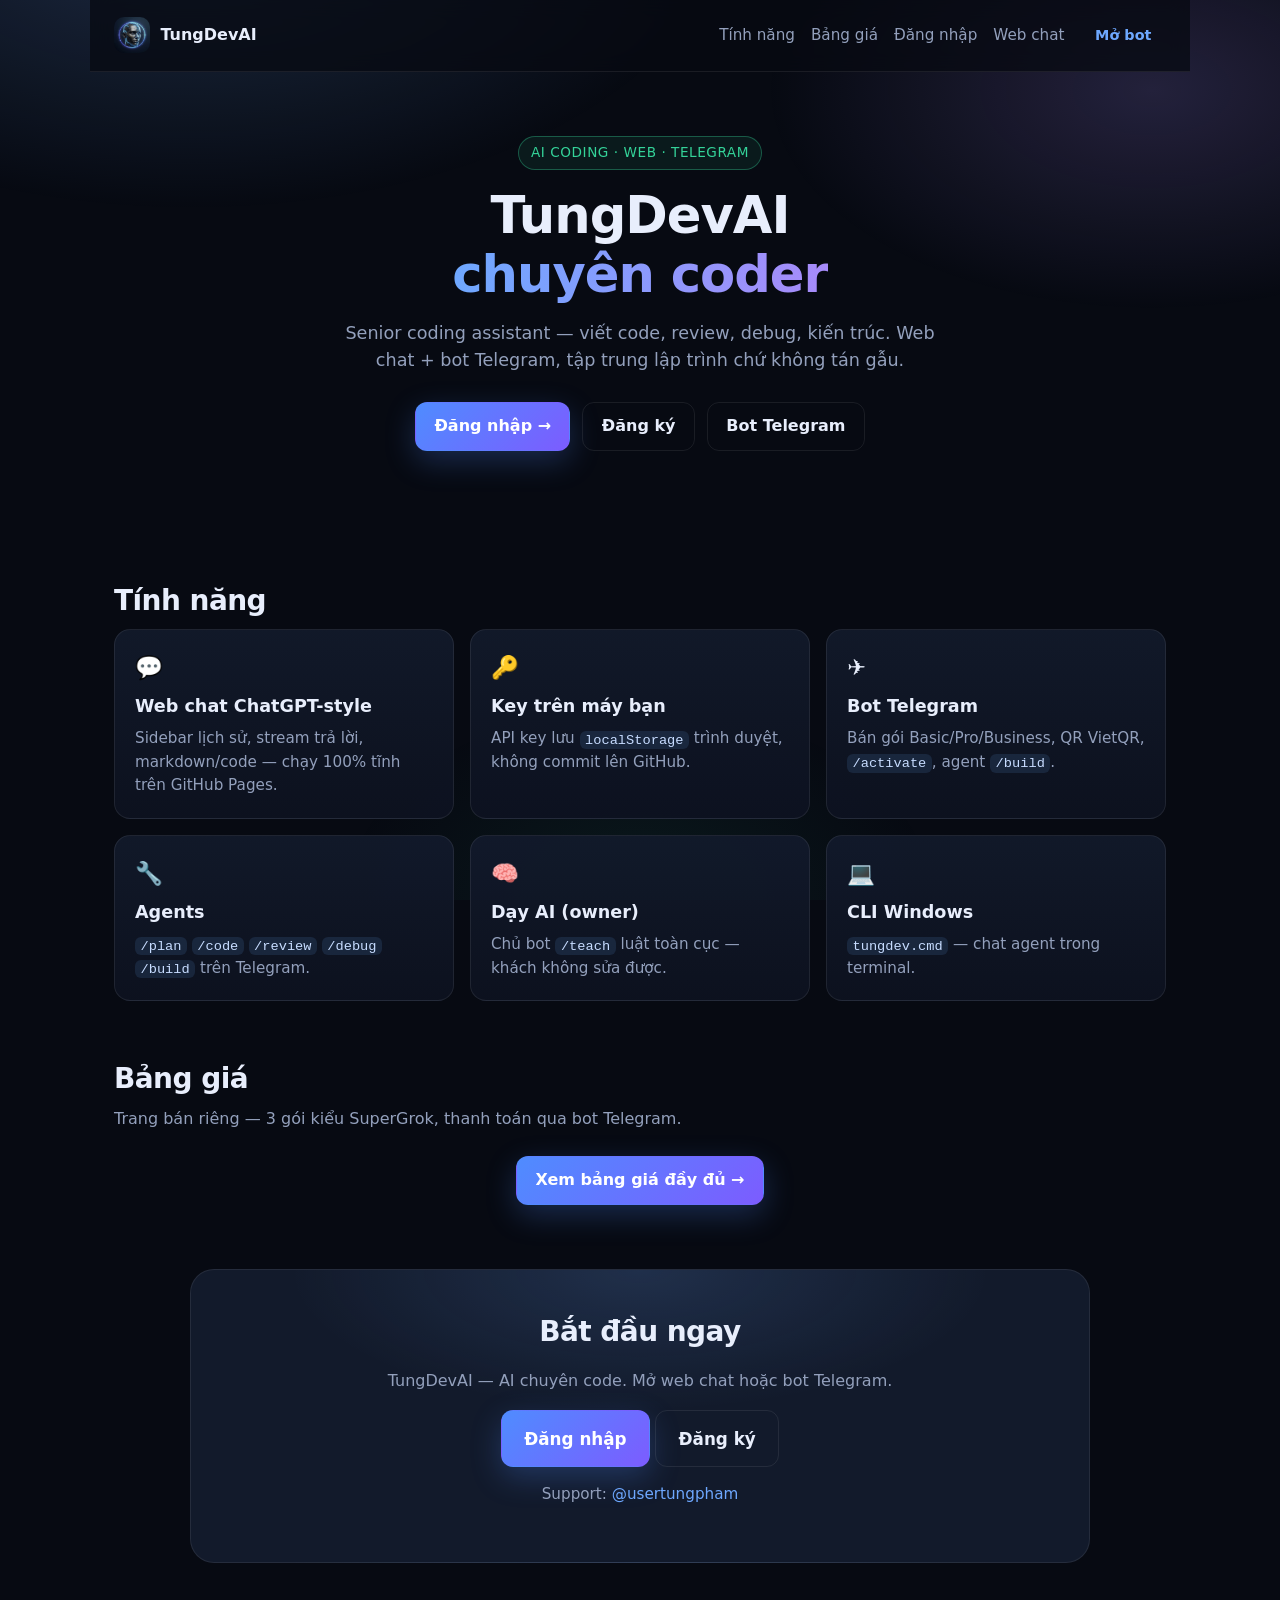
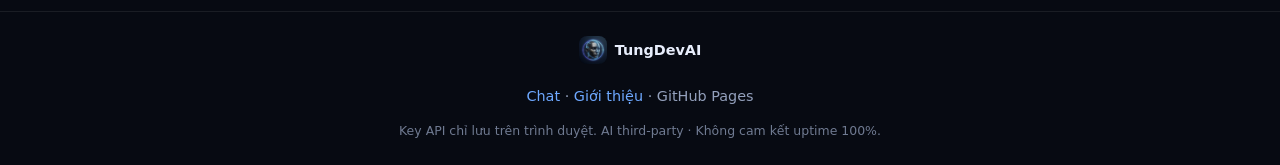
==== commit 13a1bbc2: "Make landing the site root; move chat to chat.html Visitors opening github.io/jarvis-ai/ or / see ma" ====
--- a/docs/index.html
+++ b/docs/index.html
@@ -2,153 +2,105 @@
 <html lang="vi">
 <head>
   <meta charset="UTF-8" />
-  <meta name="viewport" content="width=device-width, initial-scale=1, viewport-fit=cover" />
-  <title>TungDevAI - Chat</title>
-  <meta name="description" content="TungDevAI coding chat - Dang nhap email hoac Google" />
-  <meta name="theme-color" content="#212121" />
-  <script>
-    (function () {
-      var p = location.pathname;
-      if (p.length > 1 && !p.endsWith("/") && !/\.html?$/i.test(p)) {
-        location.replace(p + "/" + location.search + location.hash);
-      }
-    })();
-  </script>
-  <link rel="icon" href="assets/icon.jpg" type="image/jpeg" />
-  <link rel="preconnect" href="https://fonts.googleapis.com" />
-  <link rel="preconnect" href="https://fonts.gstatic.com" crossorigin />
-  <link href="https://fonts.googleapis.com/css2?family=Inter:wght@400;500;600;700&family=JetBrains+Mono:wght@400;500&display=swap" rel="stylesheet" />
-  <link rel="stylesheet" href="chat.css?v=13" />
-  <script src="https://accounts.google.com/gsi/client" async defer></script>
+  <meta name="viewport" content="width=device-width, initial-scale=1" />
+  <title>TungDevAI — AI chuyên viết code</title>
+  <meta name="description" content="TungDevAI: AI chuyên coding — viết code, review, debug. Web chat + bot Telegram." />
+  <meta name="theme-color" content="#0b0f19" />
+  <link rel="icon" href="./assets/icon.jpg" type="image/jpeg" />
+  <link rel="stylesheet" href="./styles.css" />
 </head>
 <body>
-  <!-- Auth gate — like ChatGPT / Claude / Gemini -->
-  <div id="authGate" class="auth-gate">
-    <div class="auth-card">
-      <img src="assets/bot-avatar.jpg" alt="TungDevAI" class="auth-logo" />
-      <h1>TungDevAI</h1>
-      <p class="auth-sub">Senior coding assistant. Dang nhap de bat dau.</p>
+  <div class="bg-glow" aria-hidden="true"></div>
 
-      <div class="auth-tabs" role="tablist">
-        <button type="button" class="auth-tab active" id="tabLogin" data-tab="login">Dang nhap</button>
-        <button type="button" class="auth-tab" id="tabRegister" data-tab="register">Dang ky</button>
+  <header class="nav">
+    <a class="brand" href="./">
+      <img src="./assets/bot-avatar.jpg" alt="TungDevAI" width="36" height="36" />
+      <span>TungDevAI</span>
+    </a>
+    <nav>
+      <a href="#features">Tính năng</a>
+      <a href="./pricing.html">Bảng giá</a>
+      <a href="./login.html">Đăng nhập</a>
+      <a href="./chat.html">Web chat</a>
+      <a class="btn btn-sm" href="https://t.me/grokapiai_bot" target="_blank" rel="noopener">Mở bot</a>
+    </nav>
+  </header>
+
+  <main>
+    <section class="hero">
+      <p class="eyebrow">AI CODING · WEB · TELEGRAM</p>
+      <h1>TungDevAI<br /><span>chuyên coder</span></h1>
+      <p class="lead">
+        Senior coding assistant — viết code, review, debug, kiến trúc.
+        Web chat + bot Telegram, tập trung lập trình chứ không tán gẫu.
+      </p>
+      <div class="cta-row">
+        <a class="btn btn-primary" href="./login.html">Đăng nhập →</a>
+        <a class="btn btn-ghost" href="./register.html">Đăng ký</a>
+        <a class="btn btn-ghost" href="https://t.me/grokapiai_bot" target="_blank" rel="noopener">Bot Telegram</a>
       </div>
+    </section>
 
-      <!-- Login -->
-      <form id="formLogin" class="auth-form" autocomplete="on">
-        <label class="auth-label" for="loginEmail">Email</label>
-        <input class="auth-input" id="loginEmail" type="email" placeholder="ban@email.com" required autocomplete="email" />
-        <label class="auth-label" for="loginPassword">Mat khau</label>
-        <input class="auth-input" id="loginPassword" type="password" placeholder="Mat khau" required minlength="6" autocomplete="current-password" />
-        <button type="submit" class="auth-primary" id="btnLoginSubmit">Dang nhap</button>
-      </form>
+    <section id="features" class="section">
+      <h2>Tính năng</h2>
+      <div class="grid">
+        <article class="card">
+          <div class="icon">💬</div>
+          <h3>Web chat ChatGPT-style</h3>
+          <p>Sidebar lịch sử, stream trả lời, markdown/code — chạy 100% tĩnh trên GitHub Pages.</p>
+        </article>
+        <article class="card">
+          <div class="icon">🔑</div>
+          <h3>Key trên máy bạn</h3>
+          <p>API key lưu <code>localStorage</code> trình duyệt, không commit lên GitHub.</p>
+        </article>
+        <article class="card">
+          <div class="icon">✈️</div>
+          <h3>Bot Telegram</h3>
+          <p>Bán gói Basic/Pro/Business, QR VietQR, <code>/activate</code>, agent <code>/build</code>.</p>
+        </article>
+        <article class="card">
+          <div class="icon">🔧</div>
+          <h3>Agents</h3>
+          <p><code>/plan</code> <code>/code</code> <code>/review</code> <code>/debug</code> <code>/build</code> trên Telegram.</p>
+        </article>
+        <article class="card">
+          <div class="icon">🧠</div>
+          <h3>Dạy AI (owner)</h3>
+          <p>Chủ bot <code>/teach</code> luật toàn cục — khách không sửa được.</p>
+        </article>
+        <article class="card">
+          <div class="icon">💻</div>
+          <h3>CLI Windows</h3>
+          <p><code>tungdev.cmd</code> — chat agent trong terminal.</p>
+        </article>
+      </div>
+    </section>
 
-      <!-- Register -->
-      <form id="formRegister" class="auth-form hidden" autocomplete="on">
-        <label class="auth-label" for="regName">Ten hien thi</label>
-        <input class="auth-input" id="regName" type="text" placeholder="Ten cua ban" maxlength="80" autocomplete="name" />
-        <label class="auth-label" for="regEmail">Email</label>
-        <input class="auth-input" id="regEmail" type="email" placeholder="ban@email.com" required autocomplete="email" />
-        <label class="auth-label" for="regPassword">Mat khau</label>
-        <input class="auth-input" id="regPassword" type="password" placeholder="Toi thieu 6 ky tu" required minlength="6" autocomplete="new-password" />
+    <section id="pricing" class="section">
+      <h2>Bảng giá</h2>
+      <p class="section-sub">Trang bán riêng — 3 gói kiểu SuperGrok, thanh toán qua bot Telegram.</p>
+      <p style="text-align:center;margin-top:1rem">
+        <a class="btn btn-primary" href="./pricing.html">Xem bảng giá đầy đủ →</a>
+      </p>
+    </section>
 
-        <div class="auth-code-row">
-          <div class="auth-code-field">
-            <label class="auth-label" for="regCode">Ma xac thuc</label>
-            <input class="auth-input" id="regCode" type="text" inputmode="numeric" pattern="[0-9]*" maxlength="8" placeholder="6 so tu email" autocomplete="one-time-code" />
-          </div>
-          <button type="button" class="auth-secondary" id="btnSendCode">Gui ma</button>
-        </div>
-        <p class="auth-hint" id="codeHint"></p>
-        <button type="submit" class="auth-primary" id="btnRegisterSubmit">Tao tai khoan</button>
-      </form>
+    <section class="section cta-band">
+      <h2>Bắt đầu ngay</h2>
+      <p>TungDevAI — AI chuyên code. Mở web chat hoặc bot Telegram.</p>
+      <a class="btn btn-primary btn-lg" href="./login.html">Đăng nhập</a>
+      <a class="btn btn-ghost btn-lg" href="./register.html">Đăng ký</a>
+      <p class="support">Support: <a href="https://t.me/usertungpham" target="_blank" rel="noopener">@usertungpham</a></p>
+    </section>
+  </main>
 
-      <div class="auth-divider"><span>hoac</span></div>
-
-      <div id="googleBtnWrap" class="google-btn-wrap"></div>
-      <button type="button" class="auth-google-fallback hidden" id="btnGoogleFallback">Tiep tuc voi Google</button>
-
-      <p class="auth-hint" id="authHint"></p>
-      <p class="auth-err hidden" id="authErr"></p>
-      <p class="auth-ok hidden" id="authOk"></p>
-      <p class="auth-foot">Email + ma xac thuc, hoac Google — giong cac AI tren thi truong.</p>
+  <footer class="footer">
+    <div>
+      <img src="./assets/bot-avatar.jpg" alt="" width="28" height="28" />
+      <span>TungDevAI</span>
     </div>
-  </div>
-
-  <div class="app hidden" id="app">
-    <aside class="sidebar" id="sidebar">
-      <div class="sidebar-top">
-        <button type="button" class="btn new-chat" id="btnNew" title="Chat moi">
-          <span class="ico">+</span> Chat moi
-        </button>
-        <button type="button" class="icon-btn mobile-only" id="btnCloseSidebar" aria-label="Dong">X</button>
-      </div>
-
-      <div class="history" id="history" aria-label="Lich su"></div>
-
-      <div class="sidebar-bottom">
-        <a class="side-link" href="landing.html">Trang gioi thieu</a>
-        <a class="side-link" id="tgLink" href="https://t.me/grokapiai_bot" target="_blank" rel="noopener">Bot Telegram</a>
-        <button type="button" class="side-link as-btn" id="btnLogout">Dang xuat</button>
-        <!-- Click when logged out = open login; when logged in = user info -->
-        <button type="button" class="user-chip as-btn" id="userChipBtn" title="Tai khoan">
-          <img src="assets/bot-avatar.jpg" alt="" width="28" height="28" id="userAvatar" />
-          <div class="user-chip-text">
-            <div class="user-name" id="appNameLabel">TungDevAI</div>
-            <div class="user-sub" id="modelChip">Dang nhap</div>
-          </div>
-        </button>
-      </div>
-    </aside>
-
-    <div class="sidebar-backdrop" id="backdrop" hidden></div>
-
-    <main class="main">
-      <header class="topbar">
-        <button type="button" class="icon-btn mobile-only" id="btnOpenSidebar" aria-label="Menu">=</button>
-        <div class="topbar-title">
-          <span id="chatTitle">TungDevAI</span>
-          <span class="dot" id="statusDot" title="Trang thai"></span>
-        </div>
-        <button type="button" class="user-pill as-btn" id="userPill" title="Tai khoan">
-          <img id="userPillImg" alt="" width="24" height="24" src="assets/bot-avatar.jpg" />
-          <span id="userPillName">Dang nhap</span>
-        </button>
-      </header>
-
-      <section class="messages" id="messages" aria-live="polite">
-        <div class="welcome" id="welcome">
-          <img class="welcome-avatar" src="assets/bot-avatar.jpg" alt="TungDevAI" />
-          <h1>TungDevAI</h1>
-          <p>Senior coding assistant. Xin chao <strong id="welcomeName">ban</strong>!</p>
-          <div class="suggestions">
-            <button type="button" data-q="Viet API FastAPI CRUD user (SQLAlchemy + Pydantic), co error handling">FastAPI CRUD</button>
-            <button type="button" data-q="Review code Python ve bug va security (toi se paste code)">Code review</button>
-            <button type="button" data-q="Giai thich traceback va dua patch (toi se paste log)">Debug</button>
-            <button type="button" data-q="Thiet ke kien truc bot Telegram SaaS multi-user">Kien truc bot</button>
-          </div>
-        </div>
-      </section>
-
-      <div class="composer-wrap">
-        <div class="attach-preview" id="attachPreview" hidden></div>
-        <form class="composer" id="form">
-          <input type="file" id="fileImage" accept="image/*" multiple hidden />
-          <div class="plus-wrap" id="plusWrap">
-            <button type="button" class="plus-btn" id="btnPlus" title="Anh tu may" aria-label="Them anh">
-              <span class="plus-glyph">+</span>
-            </button>
-          </div>
-          <textarea id="input" rows="1" placeholder="Nhan tin cho TungDevAI..." autocomplete="off" enterkeyhint="send"></textarea>
-          <button type="submit" id="btnSend" aria-label="Gui" title="Gui">
-            <svg width="20" height="20" viewBox="0 0 24 24" fill="currentColor"><path d="M2.01 21L23 12 2.01 3 2 10l15 2-15 2z"/></svg>
-          </button>
-        </form>
-        <p class="disclaimer">Dang nhap email (ma xac thuc) hoac Google — giong ChatGPT / Claude.</p>
-      </div>
-    </main>
-  </div>
-
-  <script src="chat.js?v=13"></script>
+    <p><a href="./chat.html">Chat</a> · <a href="./">Giới thiệu</a> · GitHub Pages</p>
+    <p class="fine">Key API chỉ lưu trên trình duyệt. AI third-party · Không cam kết uptime 100%.</p>
+  </footer>
 </body>
 </html>
--- a/docs/styles.css
+++ b/docs/styles.css
@@ -0,0 +1,351 @@
+:root {
+  --bg: #070a12;
+  --bg2: #0d1220;
+  --card: #121a2b;
+  --line: rgba(255, 255, 255, 0.08);
+  --text: #e8eefc;
+  --muted: #93a0bc;
+  --accent: #6ea8ff;
+  --accent2: #a78bfa;
+  --green: #34d399;
+  --radius: 16px;
+  --font: "Segoe UI", system-ui, -apple-system, sans-serif;
+  --mono: ui-monospace, "Cascadia Code", Consolas, monospace;
+}
+
+* { box-sizing: border-box; }
+html { scroll-behavior: smooth; }
+body {
+  margin: 0;
+  font-family: var(--font);
+  background: var(--bg);
+  color: var(--text);
+  line-height: 1.55;
+  min-height: 100vh;
+}
+
+a { color: var(--accent); text-decoration: none; }
+a:hover { text-decoration: underline; }
+code {
+  font-family: var(--mono);
+  font-size: 0.9em;
+  background: rgba(110, 168, 255, 0.12);
+  padding: 0.12em 0.4em;
+  border-radius: 6px;
+  color: #c7dcff;
+}
+
+.bg-glow {
+  position: fixed;
+  inset: 0;
+  pointer-events: none;
+  background:
+    radial-gradient(900px 500px at 15% -10%, rgba(110, 168, 255, 0.22), transparent 60%),
+    radial-gradient(700px 400px at 90% 10%, rgba(167, 139, 250, 0.18), transparent 55%),
+    radial-gradient(600px 400px at 50% 100%, rgba(52, 211, 153, 0.08), transparent 50%);
+  z-index: 0;
+}
+
+.nav, main, .footer { position: relative; z-index: 1; }
+
+.nav {
+  display: flex;
+  align-items: center;
+  justify-content: space-between;
+  gap: 1rem;
+  padding: 1rem 1.5rem;
+  max-width: 1100px;
+  margin: 0 auto;
+  border-bottom: 1px solid var(--line);
+  backdrop-filter: blur(10px);
+  position: sticky;
+  top: 0;
+  background: rgba(7, 10, 18, 0.75);
+  z-index: 10;
+}
+.brand {
+  display: flex;
+  align-items: center;
+  gap: 0.65rem;
+  color: var(--text);
+  font-weight: 700;
+  text-decoration: none;
+}
+.brand img {
+  border-radius: 10px;
+  object-fit: cover;
+}
+.brand em {
+  font-style: normal;
+  background: linear-gradient(90deg, var(--accent), var(--accent2));
+  -webkit-background-clip: text;
+  background-clip: text;
+  color: transparent;
+}
+.nav nav {
+  display: flex;
+  align-items: center;
+  gap: 1rem;
+  flex-wrap: wrap;
+}
+.nav nav > a:not(.btn) {
+  color: var(--muted);
+  font-size: 0.95rem;
+  text-decoration: none;
+}
+.nav nav > a:not(.btn):hover { color: var(--text); }
+
+.hero {
+  max-width: 900px;
+  margin: 0 auto;
+  padding: 4rem 1.5rem 3rem;
+  text-align: center;
+}
+.eyebrow {
+  display: inline-block;
+  color: var(--green);
+  font-size: 0.85rem;
+  letter-spacing: 0.04em;
+  text-transform: uppercase;
+  border: 1px solid rgba(52, 211, 153, 0.35);
+  background: rgba(52, 211, 153, 0.08);
+  padding: 0.35rem 0.75rem;
+  border-radius: 999px;
+  margin: 0 0 1rem;
+}
+.hero h1 {
+  font-size: clamp(2rem, 5vw, 3.2rem);
+  line-height: 1.15;
+  margin: 0 0 1rem;
+  letter-spacing: -0.02em;
+}
+.hero h1 span {
+  background: linear-gradient(90deg, var(--accent), var(--accent2));
+  -webkit-background-clip: text;
+  background-clip: text;
+  color: transparent;
+}
+.lead {
+  color: var(--muted);
+  font-size: 1.1rem;
+  max-width: 620px;
+  margin: 0 auto 1.75rem;
+}
+.cta-row {
+  display: flex;
+  gap: 0.75rem;
+  justify-content: center;
+  flex-wrap: wrap;
+  margin-bottom: 2.5rem;
+}
+
+.btn {
+  display: inline-flex;
+  align-items: center;
+  justify-content: center;
+  gap: 0.4rem;
+  border-radius: 12px;
+  padding: 0.7rem 1.15rem;
+  font-weight: 600;
+  border: 1px solid transparent;
+  cursor: pointer;
+  text-decoration: none !important;
+  transition: transform 0.15s ease, background 0.15s ease, border-color 0.15s ease;
+}
+.btn:hover { transform: translateY(-1px); }
+.btn-sm { padding: 0.45rem 0.85rem; font-size: 0.9rem; }
+.btn-lg { padding: 0.9rem 1.4rem; font-size: 1.05rem; }
+.btn-primary {
+  background: linear-gradient(135deg, #4f8cff, #7c5cff);
+  color: #fff;
+  box-shadow: 0 10px 30px rgba(79, 140, 255, 0.25);
+}
+.btn-primary:hover { filter: brightness(1.05); }
+.btn-ghost {
+  background: transparent;
+  border-color: var(--line);
+  color: var(--text);
+}
+.btn-ghost:hover {
+  border-color: rgba(110, 168, 255, 0.4);
+  background: rgba(255, 255, 255, 0.03);
+}
+
+.stats {
+  list-style: none;
+  padding: 0;
+  margin: 0 auto;
+  display: grid;
+  grid-template-columns: repeat(3, minmax(0, 1fr));
+  gap: 0.75rem;
+  max-width: 720px;
+}
+.stats li {
+  background: rgba(18, 26, 43, 0.7);
+  border: 1px solid var(--line);
+  border-radius: var(--radius);
+  padding: 0.9rem;
+  text-align: left;
+}
+.stats strong { display: block; margin-bottom: 0.2rem; }
+.stats span { color: var(--muted); font-size: 0.88rem; }
+
+.section {
+  max-width: 1100px;
+  margin: 0 auto;
+  padding: 2.5rem 1.5rem 1rem;
+}
+.section h2 {
+  font-size: 1.75rem;
+  margin: 0 0 0.4rem;
+  letter-spacing: -0.02em;
+}
+.section-sub {
+  color: var(--muted);
+  margin: 0 0 1.5rem;
+}
+
+.grid {
+  display: grid;
+  grid-template-columns: repeat(3, minmax(0, 1fr));
+  gap: 1rem;
+}
+.card {
+  background: linear-gradient(180deg, rgba(18, 26, 43, 0.95), rgba(13, 18, 32, 0.95));
+  border: 1px solid var(--line);
+  border-radius: var(--radius);
+  padding: 1.25rem;
+}
+.card .icon { font-size: 1.4rem; margin-bottom: 0.5rem; }
+.card h3 { margin: 0 0 0.45rem; font-size: 1.1rem; }
+.card p { margin: 0; color: var(--muted); font-size: 0.95rem; }
+
+.price-grid {
+  display: grid;
+  grid-template-columns: repeat(4, minmax(0, 1fr));
+  gap: 1rem;
+}
+.price-card {
+  position: relative;
+  background: var(--card);
+  border: 1px solid var(--line);
+  border-radius: var(--radius);
+  padding: 1.25rem;
+  display: flex;
+  flex-direction: column;
+  gap: 0.75rem;
+}
+.price-card.featured {
+  border-color: rgba(110, 168, 255, 0.45);
+  box-shadow: 0 0 0 1px rgba(110, 168, 255, 0.15), 0 20px 40px rgba(0, 0, 0, 0.25);
+  background: linear-gradient(180deg, #152038, #10182a);
+}
+.badge {
+  position: absolute;
+  top: 0.75rem;
+  right: 0.75rem;
+  font-size: 0.72rem;
+  font-weight: 700;
+  text-transform: uppercase;
+  letter-spacing: 0.04em;
+  background: rgba(110, 168, 255, 0.2);
+  color: #b9d4ff;
+  padding: 0.25rem 0.5rem;
+  border-radius: 999px;
+}
+.price-card h3 { margin: 0; }
+.price {
+  margin: 0;
+  font-size: 1.45rem;
+  font-weight: 800;
+}
+.price small {
+  font-size: 0.85rem;
+  font-weight: 500;
+  color: var(--muted);
+}
+.price-card ul {
+  margin: 0 0 0.5rem;
+  padding-left: 1.1rem;
+  color: var(--muted);
+  flex: 1;
+}
+.price-card .btn { width: 100%; }
+
+.steps {
+  list-style: none;
+  padding: 0;
+  margin: 0;
+  display: grid;
+  gap: 0.75rem;
+  counter-reset: step;
+}
+.steps li {
+  counter-increment: step;
+  display: grid;
+  grid-template-columns: auto 1fr;
+  gap: 0.35rem 1rem;
+  background: var(--card);
+  border: 1px solid var(--line);
+  border-radius: var(--radius);
+  padding: 1rem 1.15rem;
+  align-items: start;
+}
+.steps li::before {
+  content: counter(step);
+  width: 2rem;
+  height: 2rem;
+  border-radius: 10px;
+  display: grid;
+  place-items: center;
+  font-weight: 800;
+  background: rgba(110, 168, 255, 0.15);
+  color: var(--accent);
+  grid-row: span 2;
+}
+.steps strong { display: block; }
+.steps span { color: var(--muted); }
+
+.cta-band {
+  text-align: center;
+  margin: 2rem auto 3rem;
+  padding: 2.5rem 1.5rem;
+  border: 1px solid var(--line);
+  border-radius: 24px;
+  background:
+    radial-gradient(500px 200px at 50% 0%, rgba(110, 168, 255, 0.15), transparent 70%),
+    var(--card);
+  max-width: 900px;
+}
+.cta-band h2 { margin-top: 0; }
+.cta-band p { color: var(--muted); }
+.support { margin-top: 1rem; font-size: 0.95rem; }
+
+.footer {
+  border-top: 1px solid var(--line);
+  padding: 1.5rem;
+  text-align: center;
+  color: var(--muted);
+  font-size: 0.9rem;
+}
+.footer > div {
+  display: inline-flex;
+  align-items: center;
+  gap: 0.5rem;
+  color: var(--text);
+  font-weight: 600;
+  margin-bottom: 0.4rem;
+}
+.footer img { border-radius: 8px; }
+.footer .fine { font-size: 0.78rem; opacity: 0.75; max-width: 520px; margin: 0.6rem auto 0; }
+
+@media (max-width: 900px) {
+  .grid { grid-template-columns: 1fr 1fr; }
+  .price-grid { grid-template-columns: 1fr 1fr; }
+  .stats { grid-template-columns: 1fr; }
+}
+@media (max-width: 640px) {
+  .nav nav a:not(.btn) { display: none; }
+  .grid, .price-grid { grid-template-columns: 1fr; }
+  .hero { padding-top: 2.5rem; }
+}
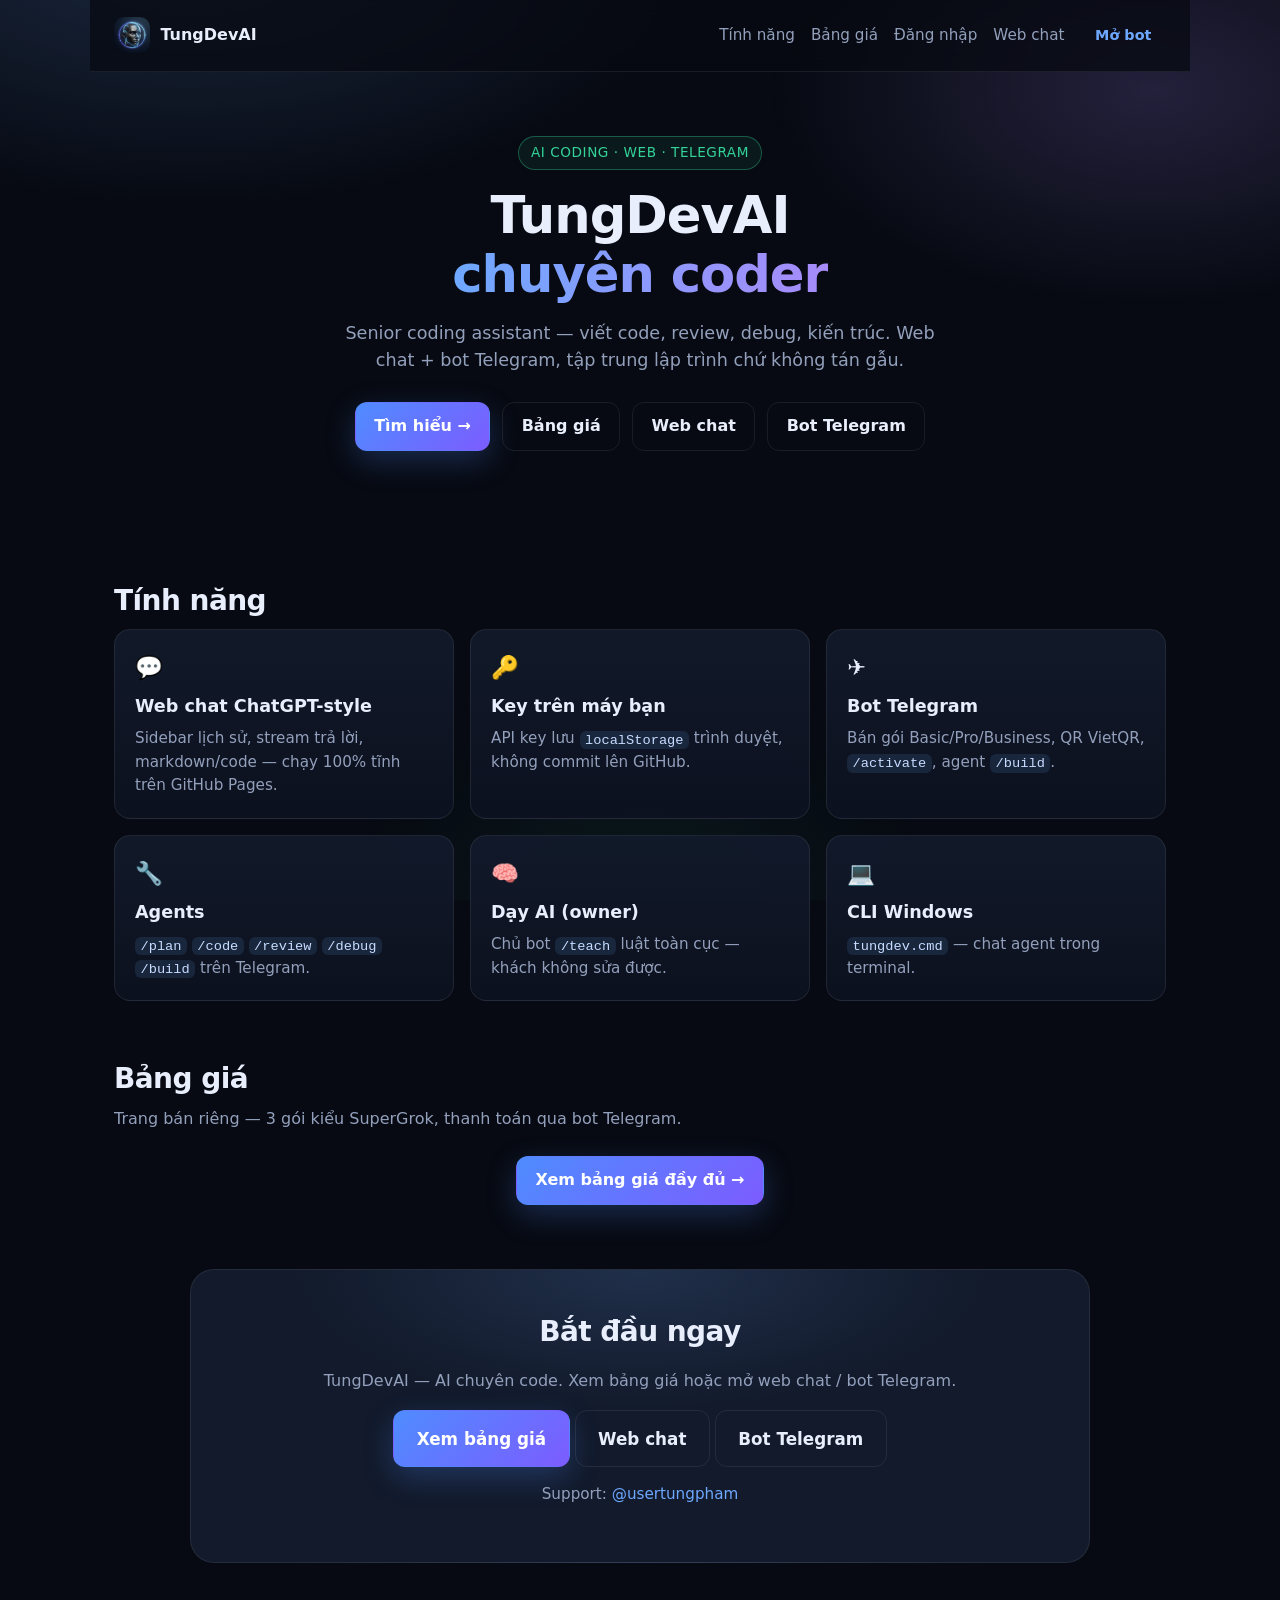
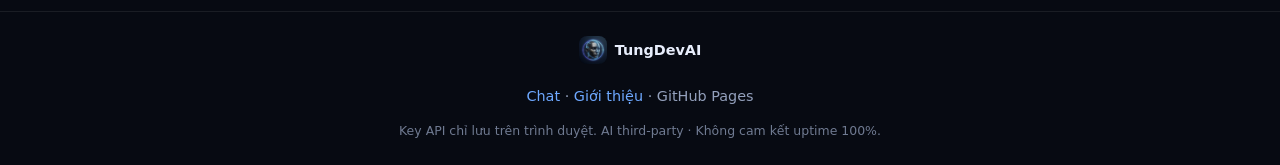
==== commit a3e0492f: "Landing is default entry; stop pushing login as primary CTA Root index stays marketing landing. Prim" ====
--- a/docs/index.html
+++ b/docs/index.html
@@ -6,8 +6,10 @@
   <title>TungDevAI — AI chuyên viết code</title>
   <meta name="description" content="TungDevAI: AI chuyên coding — viết code, review, debug. Web chat + bot Telegram." />
   <meta name="theme-color" content="#0b0f19" />
+  <meta http-equiv="Cache-Control" content="no-cache, no-store, must-revalidate" />
+  <meta http-equiv="Pragma" content="no-cache" />
   <link rel="icon" href="./assets/icon.jpg" type="image/jpeg" />
-  <link rel="stylesheet" href="./styles.css" />
+  <link rel="stylesheet" href="./styles.css?v=landing2" />
 </head>
 <body>
   <div class="bg-glow" aria-hidden="true"></div>
@@ -35,8 +37,9 @@
         Web chat + bot Telegram, tập trung lập trình chứ không tán gẫu.
       </p>
       <div class="cta-row">
-        <a class="btn btn-primary" href="./login.html">Đăng nhập →</a>
-        <a class="btn btn-ghost" href="./register.html">Đăng ký</a>
+        <a class="btn btn-primary" href="#features">Tìm hiểu →</a>
+        <a class="btn btn-ghost" href="./pricing.html">Bảng giá</a>
+        <a class="btn btn-ghost" href="./chat.html">Web chat</a>
         <a class="btn btn-ghost" href="https://t.me/grokapiai_bot" target="_blank" rel="noopener">Bot Telegram</a>
       </div>
     </section>
@@ -87,9 +90,10 @@
 
     <section class="section cta-band">
       <h2>Bắt đầu ngay</h2>
-      <p>TungDevAI — AI chuyên code. Mở web chat hoặc bot Telegram.</p>
-      <a class="btn btn-primary btn-lg" href="./login.html">Đăng nhập</a>
-      <a class="btn btn-ghost btn-lg" href="./register.html">Đăng ký</a>
+      <p>TungDevAI — AI chuyên code. Xem bảng giá hoặc mở web chat / bot Telegram.</p>
+      <a class="btn btn-primary btn-lg" href="./pricing.html">Xem bảng giá</a>
+      <a class="btn btn-ghost btn-lg" href="./chat.html">Web chat</a>
+      <a class="btn btn-ghost btn-lg" href="https://t.me/grokapiai_bot" target="_blank" rel="noopener">Bot Telegram</a>
       <p class="support">Support: <a href="https://t.me/usertungpham" target="_blank" rel="noopener">@usertungpham</a></p>
     </section>
   </main>
